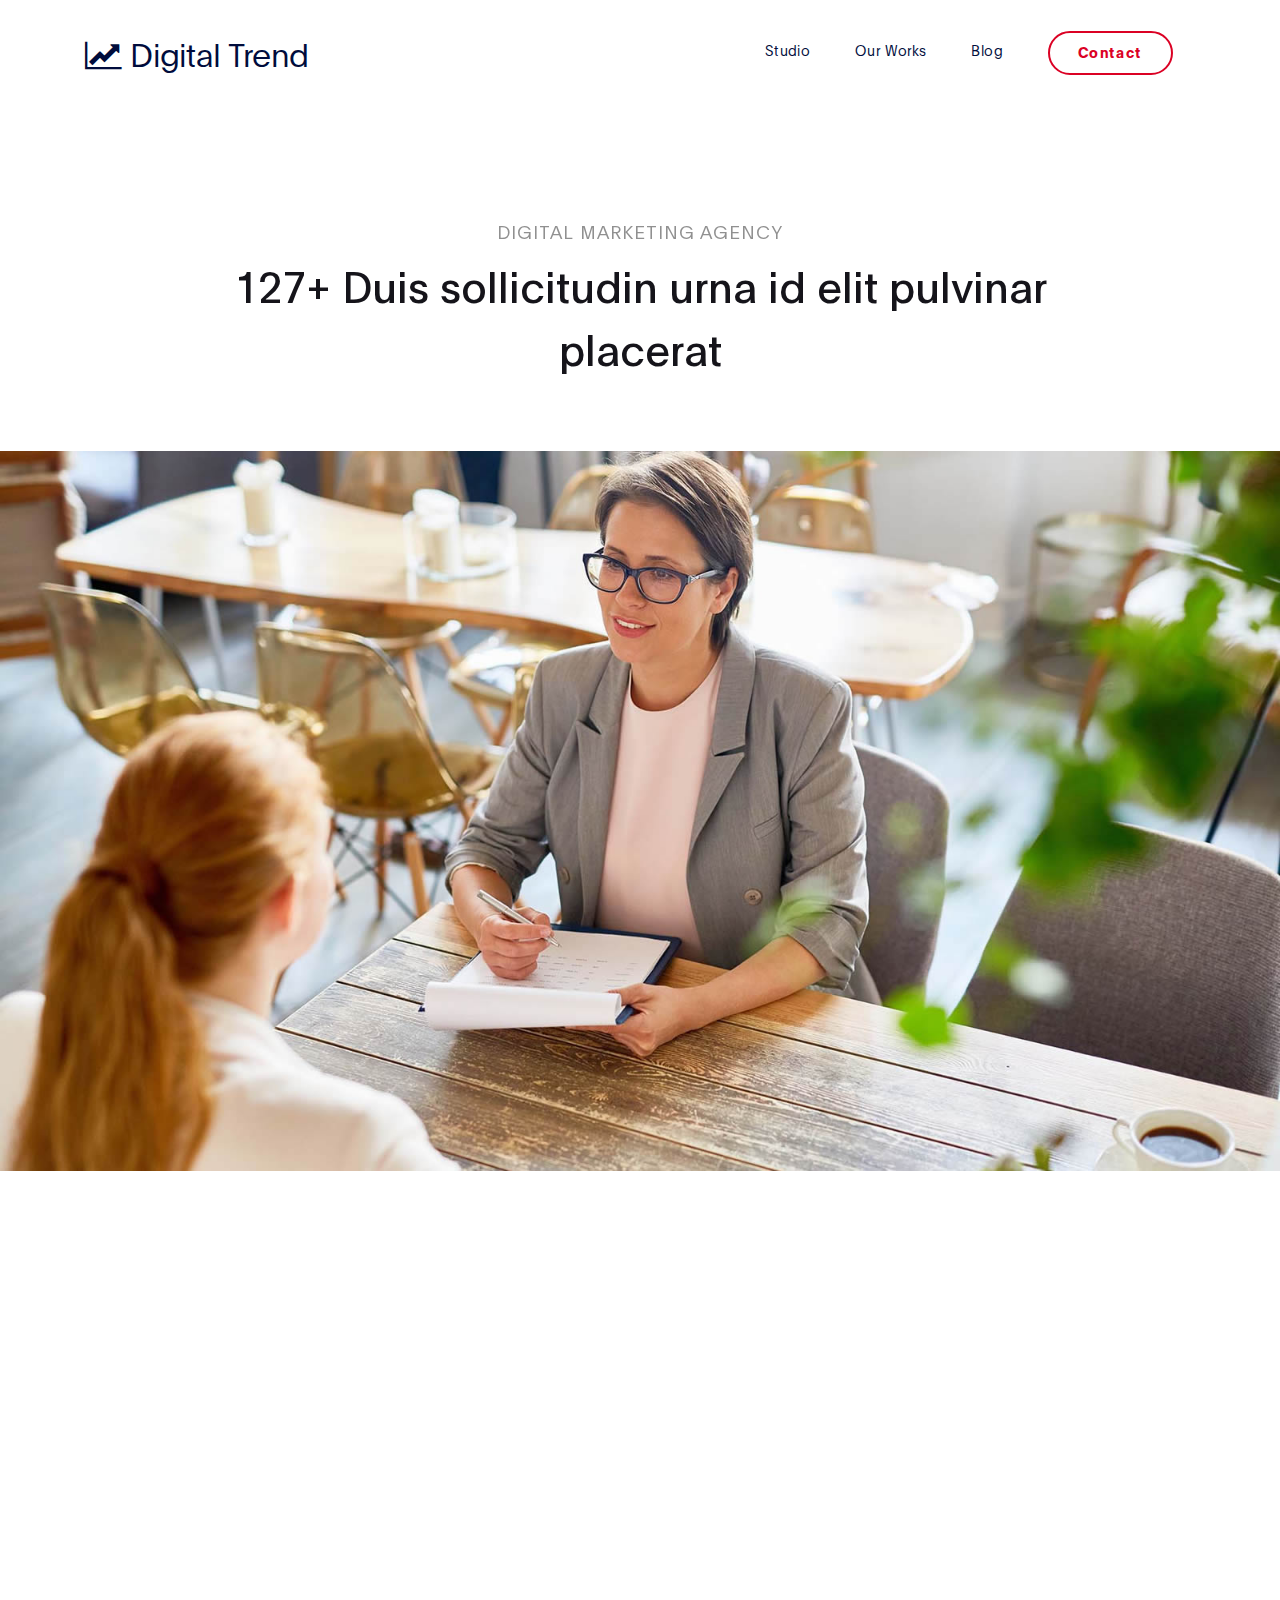
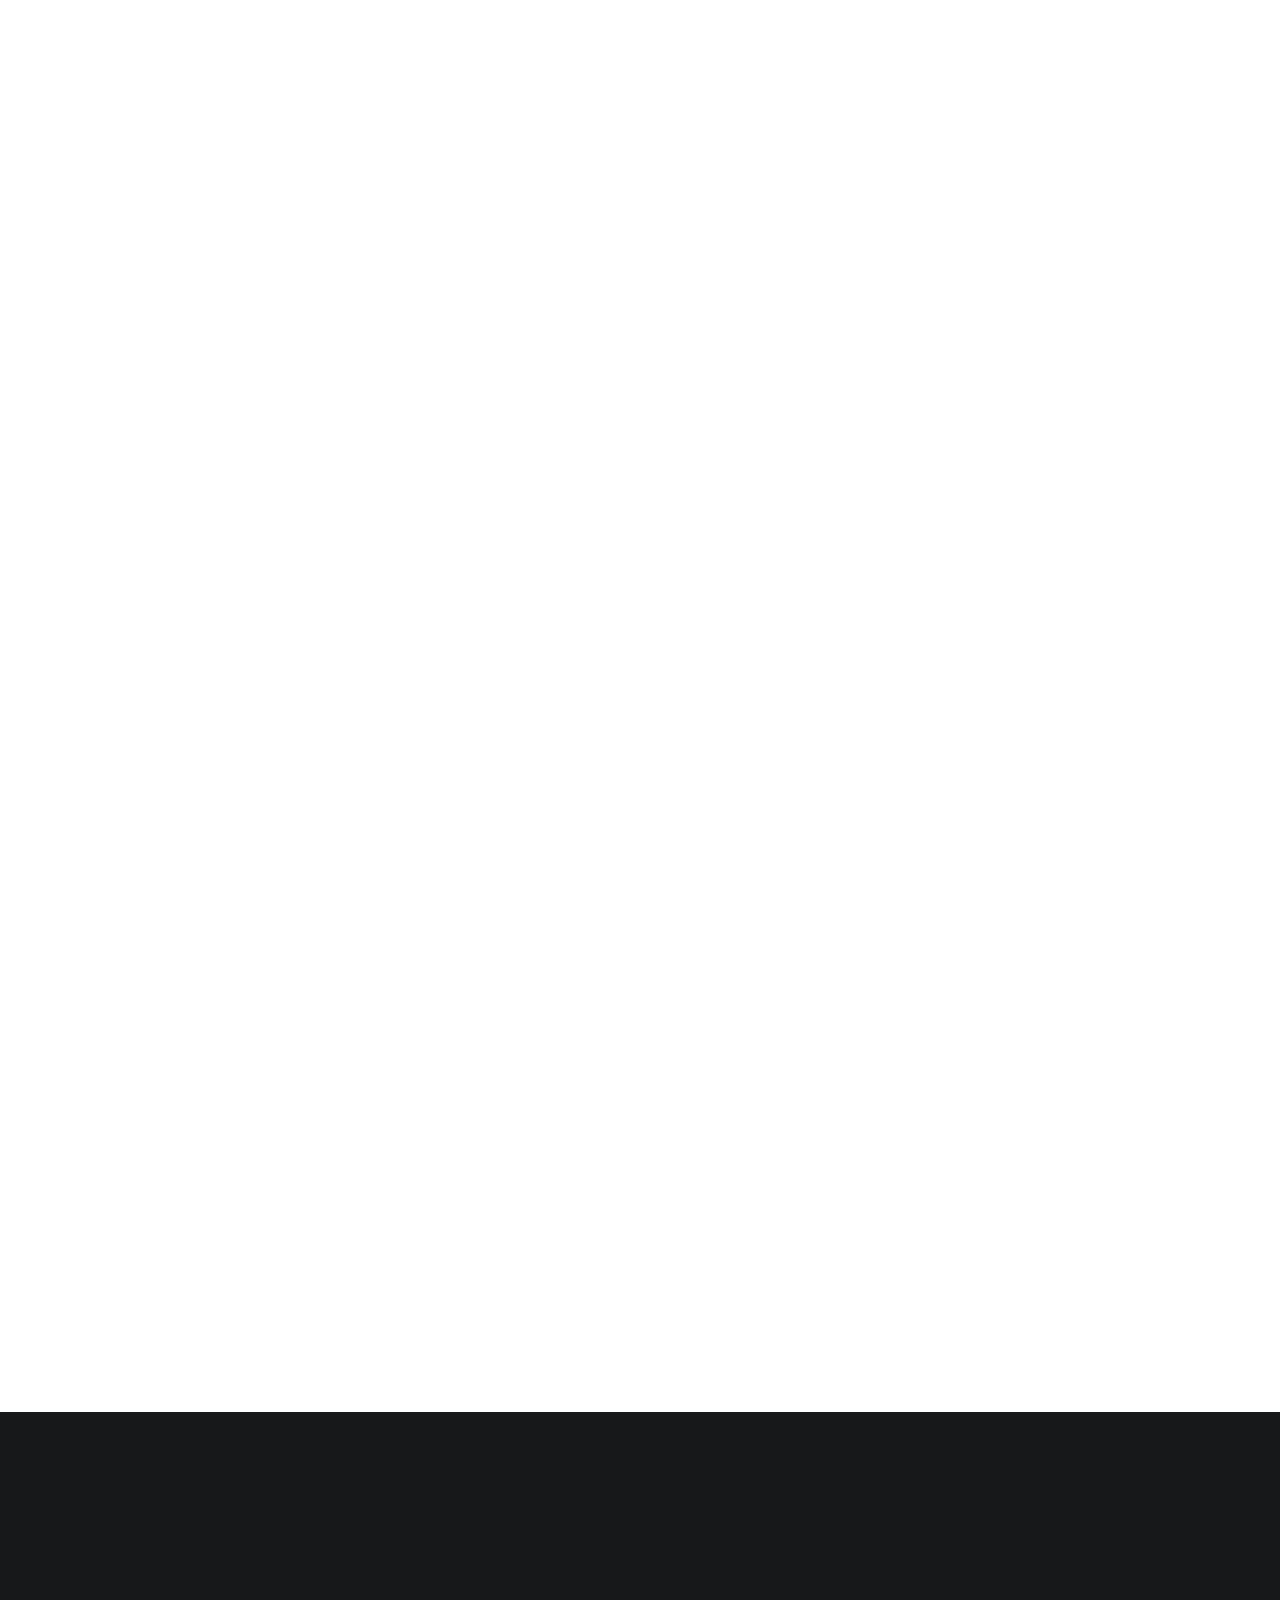
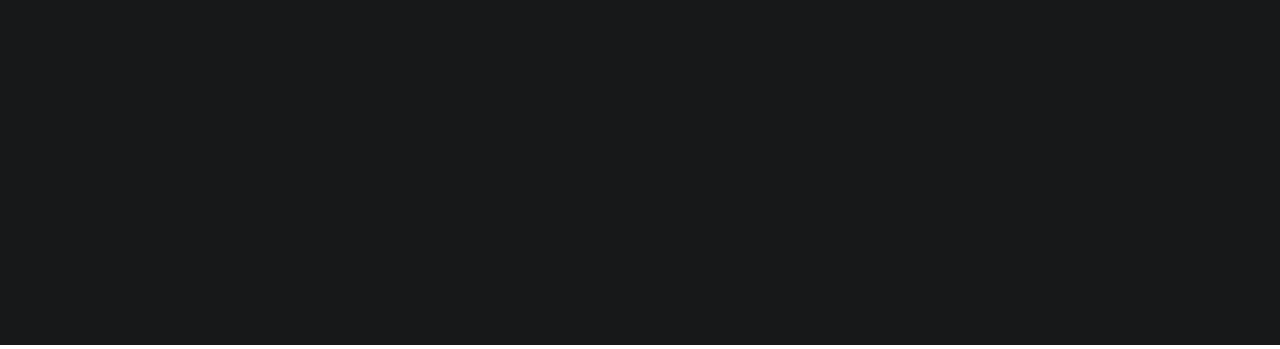
==== project-detail.html @ 19861da8 "Added updated template" ====
<!DOCTYPE html>
<html lang="en">
<head>

     <title>Digital Trend - Project Detail</title>
<!--

DIGITAL TREND

https://templatemo.com/tm-538-digital-trend

-->
     <meta charset="UTF-8">
     <meta http-equiv="X-UA-Compatible" content="IE=Edge">
     <meta name="description" content="">
     <meta name="keywords" content="">
     <meta name="author" content="">
     <meta name="viewport" content="width=device-width, initial-scale=1, maximum-scale=1">

     <link rel="stylesheet" href="css/bootstrap.min.css">
     <link rel="stylesheet" href="css/font-awesome.min.css">
     <link rel="stylesheet" href="css/aos.css">
     <link rel="stylesheet" href="css/owl.carousel.min.css">
     <link rel="stylesheet" href="css/owl.theme.default.min.css">

     <!-- MAIN CSS -->
     <link rel="stylesheet" href="css/templatemo-digital-trend.css">

</head>
<body>

     <!-- MENU BAR -->
    <nav class="navbar navbar-expand-lg position-relative">
        <div class="container">
            <a class="navbar-brand" href="index.html">
              <i class="fa fa-line-chart"></i>
              Digital Trend
            </a>

            <button class="navbar-toggler" type="button" data-toggle="collapse" data-target="#navbarNav" aria-controls="navbarNav" aria-expanded="false"
                aria-label="Toggle navigation">
                <span class="navbar-toggler-icon"></span>
            </button>

            <div class="collapse navbar-collapse" id="navbarNav">
                <ul class="navbar-nav ml-auto">
                    <li class="nav-item">
                        <a href="index.html#about" class="nav-link">Studio</a>
                    </li>
                    <li class="nav-item">
                        <a href="index.html#project" class="nav-link">Our Works</a>
                    </li>
                    <li class="nav-item">
                        <a href="blog.html" class="nav-link">Blog</a>
                    </li>
                    <li class="nav-item">
                        <a href="contact.html" class="nav-link contact">Contact</a>
                    </li>
                </ul>
            </div>
        </div>
    </nav>


     <!-- PROJECT DETAIL -->
     <section class="project-detail section-padding-half">
          <div class="container">
               <div class="row">

                    <div class="col-lg-9 mx-auto col-md-10 col-12 mt-lg-5 text-center" data-aos="fade-up">

                      <h4>Digital Marketing Agency</h4>

                      <h1>127+ Duis sollicitudin urna id elit pulvinar placerat</h1>
                    </div>

               </div>
          </div>
     </section>

     <div class="full-image text-center" data-aos="zoom-in">
       <img src="images/project/project-detail/interview-process.jpg" class="img-fluid" alt="interview process">
     </div>

     <!-- PROJECT DETAIL -->
     <section class="project-detail section-padding">
          <div class="container">
               <div class="row">

                  <div class="col-lg-6 col-md-6 col-12 mb-5">

                      <img src="images/project/project-detail/personal-website.png" class="img-fluid" alt="personal website" data-aos="fade-up">
                    </div>

                    <div class="col-lg-5 col-md-6 mr-lg-auto mt-lg-5 col-12" data-aos="fade-up" data-aos-delay="200">

                      <h2>Pellentesque pretium interdum</h2>

                      <p class="mt-3 mb-4">Nunc sapien nulla, interdum at diam non, aliquam vestibulum leo. Fusce laoreet malesuada ante, consectetur consequat.</p>

                      <ul class="list-detail">
                        <li><span>Curabitur commodo a sapien non</span></li>
                        <li><span>Sed facilisis convallis turpis</span></li>
                        <li><span>Quisque placerat augue neque</span></li>
                        <li><span>Nullam fringilla arcu a tortor</span></li>
                      </ul>
                    </div>
               </div>

              <div class="col-lg-12 col-12">
                <div class="embed-responsive embed-responsive-16by9 my-5 py-5" data-aos="fade-up">
                    <iframe class="embed-responsive-item" width="800" height="450" src="https://www.youtube.com/embed/myVN26Vx4MU?controls=0" frameborder="0" allow="accelerometer; autoplay; encrypted-media; gyroscope; picture-in-picture" allowfullscreen></iframe>
                </div>
              </div>

              <div class="col-lg-9 mx-auto col-12" data-aos="fade-up">
                <div class="client-info mt-lg-5 py-lg-5">
                    <h3>Curabitur egestas mollis tellus sit amet porttitor. Sed leo nisl, posuere at molestie ac, suscipit auctor mauris. Etiam quis metus elementum, tempor risus vel.</h3>

                    <div class="d-flex align-items-center mt-3">
                      <img src="images/project/project-detail/male-avatar.png" class="img-fluid" alt="male avatar">

                      <p>Angelo Sharp, Creative Director</p>
                    </div>
                </div>
              </div>
          </div>
     </section>


    <footer class="site-footer">
      <div class="container">
        <div class="row">

          <div class="col-lg-5 mx-lg-auto col-md-8 col-10">
            <h1 class="text-white" data-aos="fade-up" data-aos-delay="100">We make creative <strong>brands</strong> only.</h1>
          </div>

          <div class="col-lg-3 col-md-6 col-12" data-aos="fade-up" data-aos-delay="200">
            <h4 class="my-4">Contact Info</h4>

            <p class="mb-1">
              <i class="fa fa-phone mr-2 footer-icon"></i> 
              +99 080 070 4224
            </p>

            <p>
              <a href="#">
                <i class="fa fa-envelope mr-2 footer-icon"></i>
                hello@company.com
              </a>
            </p>
          </div>

          <div class="col-lg-3 col-md-6 col-12" data-aos="fade-up" data-aos-delay="300">
            <h4 class="my-4">Our Studio</h4>

            <p class="mb-1">
              <i class="fa fa-home mr-2 footer-icon"></i> 
              Av. Lúcio Costa - Barra da Tijuca, Rio de Janeiro - RJ, Brazil
            </p>
          </div>

          <div class="col-lg-4 mx-lg-auto text-center col-md-8 col-12" data-aos="fade-up" data-aos-delay="400">
            <p class="copyright-text">Copyright &copy; 2020 Your Company
            <br>
            <a rel="nofollow noopener" href="https://templatemo.com">Design: TemplateMo</a></p>
          </div>

          <div class="col-lg-4 mx-lg-auto col-md-6 col-12" data-aos="fade-up" data-aos-delay="500">
            
            <ul class="footer-link">
              <li><a href="#">Stories</a></li>
              <li><a href="#">Work with us</a></li>
              <li><a href="#">Privacy</a></li>
            </ul>
          </div>

          <div class="col-lg-3 mx-lg-auto col-md-6 col-12" data-aos="fade-up" data-aos-delay="600">
            <ul class="social-icon">
              <li><a href="#" class="fa fa-instagram"></a></li>
              <li><a href="#" class="fa fa-twitter"></a></li>
              <li><a href="#" class="fa fa-dribbble"></a></li>
              <li><a href="#" class="fa fa-behance"></a></li>
            </ul>
          </div>

        </div>
      </div>
    </footer>


     <!-- SCRIPTS -->
     <script src="js/jquery.min.js"></script>
     <script src="js/bootstrap.min.js"></script>
     <script src="js/aos.js"></script>
     <script src="js/owl.carousel.min.js"></script>
     <script src="js/custom.js"></script>

</body>
</html>
---- css/templatemo-digital-trend.css ----
/*

DIGITAL TREND

https://templatemo.com/tm-538-digital-trend

*/

@font-face {
  font-family: "Plain-Regular";
  src: url("../fonts/Plain-Regular.woff2") format("woff2"),
    url("../fonts/Plain-Regular.woff") format("woff");
  font-weight: normal;
  font-style: normal;
}

@font-face {
  font-family: "Plain-Light";
  src: url("../fonts/Plain-Light.woff2") format("woff2"),
    url("../fonts/Plain-Light.woff") format("woff");
  font-weight: bold;
  font-style: normal;
}

@font-face {
  font-family: "Plain-Bold";
  src: url("../fonts/Plain-Bold.woff2") format("woff2"),
    url("../fonts/Plain-Bold.woff") format("woff");
  font-weight: bold;
  font-style: normal;
}

:root {
  --primary-color: #000c3c;
  /* --secondary-color: #f1c111; */
  --secondary-color: #db0124;
  --white-color: #ffffff;
  --dark-color: #171819;
  --project-bg: #f0f8ff;
  --menu-bg: #130a44;

  --title-color: #15141a;
  --gray-color: #909090;
  --link-color: #404040;
  --p-color: #666262;

  --base-font-family: "Plain-Light", sans-serif;
  --title-font-family: "Plain-Regular", sans-serif;
  --font-bold-family: "Plain-Bold", sans-serif;
  --font-weight-bold: bold;

  --h1-font-size: 42px;
  --h2-font-size: 32px;
  --h3-font-size: 24px;
  --p-font-size: 18px;
  --base-font-size: 16px;
  --menu-font-size: 14px;

  --border-radius-large: 100px;
  --border-radius-small: 5px;
}

body {
  background: var(--white-color);
  font-family: var(--base-font-family);
}

/*---------------------------------------
     TYPOGRAPHY              
  -----------------------------------------*/

h1,
h2,
h3,
h4,
h5,
h6 {
  font-family: var(--title-font-family);
  line-height: inherit;
}

h1 {
  color: var(--title-color);
  font-size: var(--h1-font-size);
}

h2 {
  font-size: var(--h2-font-size);
  font-weight: 100;
}

h3 {
  font-size: var(--h3-font-size);
  font-weight: 100;
  margin-bottom: 0;
}

h4 {
  color: var(--gray-color);
  font-family: var(--base-font-family);
  font-size: var(--p-font-size);
  letter-spacing: 1px;
  text-transform: uppercase;
}

p {
  color: var(--p-color);
  font-size: var(--p-font-size);
  line-height: 1.5em;
}

b,
strong {
  letter-spacing: 0;
  color: var(--secondary-color);
}

/*  BLOCKQUOTES */
.quote {
  position: relative;
  margin: 0;
}

.quote::after {
  content: "“";
  position: absolute;
  bottom: -80px;
  left: 20px;
  font-family: times;
  color: var(--gray-color);
  font-weight: var(--font-weight-bold);
  font-size: 14em;
  line-height: 0;
  opacity: 0.1;
}

blockquote {
  border-left: 5px solid rgba(0, 0, 0, 0.05);
  display: block;
  margin: 42px 0;
  padding: 14px 22px;
  color: rgba(0, 0, 0, 0.5);
}

/* BUTTON */
.custom-btn {
  background: transparent;
  border: 2px solid var(--dark-color);
  border-radius: var(--border-radius-large);
  padding: 12px 26px 14px 26px;
  color: var(--dark-color);
  font-family: var(--title-font-family);
  font-size: var(--p-font-size);
  white-space: nowrap;
}

.custom-btn.btn-bg {
  background: var(--white-color);
  color: var(--primary-color);
  border-color: transparent;
  transition: all 0.3s ease;
}

.custom-btn:hover,
.custom-btn:focus {
  background: var(--dark-color);
  color: var(--white-color);
  border-color: transparent;
}

/*---------------------------------------
     GENERAL               
  -----------------------------------------*/

* {
  -webkit-box-sizing: border-box;
  -moz-box-sizing: border-box;
  box-sizing: border-box;
}

*::before,
*::after {
  -webkit-box-sizing: border-box;
  -moz-box-sizing: border-box;
  box-sizing: border-box;
}

a {
  color: var(--link-color);
  font-weight: normal;
  text-decoration: none;
}

a:hover,
a:active,
a:focus {
  color: var(--secondary-color);
  outline: none;
  text-decoration: none;
}

::selection {
  background: var(--secondary-color);
  color: var(--white-color);
}

.section-padding {
  padding: 8em 0;
}
.section-padding-half {
  padding: 4em 0;
}

.google-map iframe {
  display: block;
  width: 100%;
}

/*---------------------------------------
    MENU             
  -----------------------------------------*/

.navbar {
  /* background: var(--menu-bg); */
  background: var(--white-color);
  z-index: 2;
  top: 0;
  right: 0;
  left: 0;
  padding: 1.5em;
}

.navbar-brand {
  color: var(--primary-color);
  font-size: var(--h2-font-size);
}

.nav-link {
  color: var(--primary-color);
  font-size: var(--menu-font-size);
  letter-spacing: 0.4px;
  margin: 0 1.6em;
  padding: 0.6em;
}

.nav-link.active,
.nav-link:hover {
  color: var(--secondary-color);
}

.navbar-expand-lg .navbar-nav .nav-link {
  padding-right: 0;
  padding-left: 0;
}

.navbar-expand-lg .navbar-nav .nav-link.contact {
  border: 2px solid var(--secondary-color);
  border-radius: var(--border-radius-large);
  color: var(--secondary-color);
  font-family: var(--font-bold-family);
  padding: 0.6em 2em 0.8em 2em;
}

.navbar-expand-lg .navbar-nav .nav-link.contact:hover,
.navbar-expand-lg .navbar-nav .nav-link.contact.active {
  background: var(--secondary-color);
  color: var(--white-color);
}

.navbar-nav .navbar-toggler-icon {
  background: none;
}

.navbar-toggler {
  border: 0;
  padding: 0;
  cursor: pointer;
  margin: 0 10px 0 0;
  width: 30px;
  height: 35px;
  outline: none;
}

.navbar-toggler:focus {
  outline: none;
}

.navbar-toggler[aria-expanded="true"] .navbar-toggler-icon {
  background: transparent;
}

.navbar-toggler[aria-expanded="true"] .navbar-toggler-icon::before,
.navbar-toggler[aria-expanded="true"] .navbar-toggler-icon::after {
  transition: top 300ms 50ms ease, -webkit-transform 300ms 350ms ease;
  transition: top 300ms 50ms ease, transform 300ms 350ms ease;
  transition: top 300ms 50ms ease, transform 300ms 350ms ease,
    -webkit-transform 300ms 350ms ease;
  top: 0;
}

.navbar-toggler[aria-expanded="true"] .navbar-toggler-icon::before {
  transform: rotate(45deg);
}

.navbar-toggler[aria-expanded="true"] .navbar-toggler-icon::after {
  transform: rotate(-45deg);
}

.navbar-toggler .navbar-toggler-icon {
  background: var(--white-color);
  transition: background 10ms 300ms ease;
  display: block;
  width: 30px;
  height: 2px;
  position: relative;
}

.navbar-toggler .navbar-toggler-icon::before,
.navbar-toggler .navbar-toggler-icon::after {
  transition: top 300ms 350ms ease, -webkit-transform 300ms 50ms ease;
  transition: top 300ms 350ms ease, transform 300ms 50ms ease;
  transition: top 300ms 350ms ease, transform 300ms 50ms ease,
    -webkit-transform 300ms 50ms ease;
  position: absolute;
  right: 0;
  left: 0;
  background: var(--white-color);
  width: 30px;
  height: 2px;
  content: "";
}

.navbar-toggler .navbar-toggler-icon::before {
  top: -8px;
}

.navbar-toggler .navbar-toggler-icon::after {
  top: 8px;
}

/*---------------------------------------
     HERO              
  -----------------------------------------*/

.hero {
  position: relative;
  padding: 5em 0;
  overflow: hidden;
}

.hero-bg {
  background: linear-gradient(
    170deg,
    var(--primary-color) 64%,
    var(--white-color) 30%
  );
}

.hero-image {
  position: relative;
  top: 2em;
}

/*---------------------------------------
     PROJECT              
  -----------------------------------------*/

.project {
  background: var(--project-bg);
}

.project-wrapper {
  position: relative;
}

.project-wrapper img {
  border-radius: var(--border-radius-small);
}

.project-info {
  background: var(--white-color);
  border-radius: var(--border-radius-small);
  position: absolute;
  bottom: 32px;
  right: 32px;
  left: 32px;
  width: 90%;
  padding: 32px;
}

.project-info small {
  font-family: Plain-Bold;
  color: var(--gray-color);
  position: relative;
  top: 2px;
}

.project-info a {
  color: var(--primary-color);
}

.project-info .project-icon {
  background: var(--primary-color);
}

.project-icon {
  position: absolute;
  right: 30px;
  top: 40px;
  background: var(--dark-color);
  border-radius: var(--border-radius-large);
  color: var(--white-color);
  font-size: var(--h2-font-size);
  width: 40px;
  height: 40px;
  line-height: 40px;
  text-align: center;
  padding-left: 5px;
}

.owl-theme .owl-dots .owl-dot {
  outline: none;
}

.owl-theme .owl-dots .owl-dot span {
  background: var(--gray-color);
  width: 50px;
  height: 3px;
  margin: 35px 5px;
}

.owl-theme .owl-dots .owl-dot.active span,
.owl-theme .owl-dots .owl-dot:hover span {
  background: var(--secondary-color);
}

.list-detail {
  margin-left: 1em;
  padding-left: 1em;
  position: relative;
}

.list-detail li {
  display: block;
  list-style: none;
  margin: 0.6em 0 0 0.8em;
}

.list-detail li::before {
  content: "";
  width: 0;
  height: 0;
  border-width: 0 16px 16px 0;
  border-color: transparent var(--secondary-color) transparent transparent;
  border-style: solid;
  position: absolute;
  left: 0;
}

.list-detail span {
  position: relative;
  bottom: 5px;
}

.client-info img {
  width: 100px;
  margin-right: 1em;
}

/*---------------------------------------
      ABOUT            
  -----------------------------------------*/

.about {
  position: relative;
  overflow: hidden;
}

.about-image img {
  display: block;
  margin: 0 auto;
}

/*---------------------------------------
      BLOG            
  -----------------------------------------*/

.blog-header {
  border-radius: var(--border-radius-small);
  position: relative;
  overflow: hidden;
}

.blog-header img {
  border-radius: var(--border-radius-small);
  display: block;
}

.blog-header-info {
  background: linear-gradient(transparent, rgba(0, 0, 0, 0.95));
  position: absolute;
  right: 0;
  left: 0;
  bottom: 0;
  padding: 2em;
}

.blog-header-info h3 {
  max-width: 80%;
}

.blog-header-info a {
  color: var(--white-color);
}

.blog-header-info a:hover {
  color: var(--secondary-color);
}

.blog-sidebar img {
  border-radius: var(--border-radius-small);
  width: 159px;
  margin-right: 22px;
}

.blog-sidebar h3 {
  font-size: 18px;
}

/*---------------------------------------
     CONTACT              
  -----------------------------------------*/

.newsletter-form .form-control,
.contact-form .form-control {
  box-shadow: none;
  background: var(--project-bg);
  border: 0;
  padding: 1.7em 1.3em;
  margin: 14px 0;
}

.newsletter-form button,
.contact-form #submit-button {
  background: var(--primary-color);
  border-radius: var(--border-radius-large);
  color: var(--white-color);
  cursor: pointer;
  font-size: var(--p-font-size);
  line-height: 0px;
  padding: 1.5em 1.3em;
}

.newsletter-form button {
  background: var(--secondary-color);
}

/*---------------------------------------
     FOOTER              
  -----------------------------------------*/

.site-footer {
  background: var(--dark-color);
  padding: 7em 0 6em 0;
}

.site-footer a {
  color: var(--p-color);
}

.site-footer a:hover,
.footer-icon {
  color: var(--secondary-color);
}

.footer-link li {
  display: inline-block;
  list-style: none;
  margin: 0 10px;
}

.copyright-text,
.footer-link,
.site-footer .social-icon {
  margin-top: 6em;
}

.copyright-text {
  margin-top: 5.3em;
}

/*---------------------------------------
     SOCIAL ICON              
  -----------------------------------------*/

.social-icon {
  position: relative;
  padding: 0;
  margin: 4em 0 0 0;
}

.social-icon li {
  display: inline-block;
  list-style: none;
}

.social-icon li a {
  text-decoration: none;
  display: inline-block;
  font-size: var(--base-font-size);
  margin: 10px;
  text-align: center;
}

/*---------------------------------------
     RESPONSIVE STYLES              
  -----------------------------------------*/

@media screen and (min-width: 1200px) {
  .about-info h2 {
    max-width: 70%;
  }
}

@media screen and (min-width: 991px) {
  .project h2 {
    max-width: 32%;
    margin: 0 auto;
  }
}

@media screen and (max-width: 991px) {
  .hero {
    padding-top: 14em;
  }

  .hero-text {
    bottom: 2em;
  }

  .navbar {
    padding: 1em;
  }

  .navbar-collapse {
    text-align: center;
    padding: 2.5em 0;
  }

  .nav-link {
    display: inline-block;
  }

  .navbar-expand-lg .navbar-nav .nav-link.contact {
    margin: 1em 0;
  }

  .copyright-text,
  .footer-link,
  .site-footer .social-icon {
    margin-top: 3em;
    padding: 0;
    text-align: left;
  }
}

@media screen and (max-width: 767px) {
  h1 {
    font-size: 36px;
  }

  h2 {
    font-size: 28px;
  }

  h3 {
    font-size: 22px;
  }

  .project-info {
    right: 0;
    left: 0;
    margin: 0 auto;
  }

  .footer-link,
  .site-footer .social-icon {
    margin-top: 1em;
  }

  .copyright-text {
    margin: 2.5em 0 1em 0;
  }

  .footer-link li {
    margin-left: 0;
  }
}
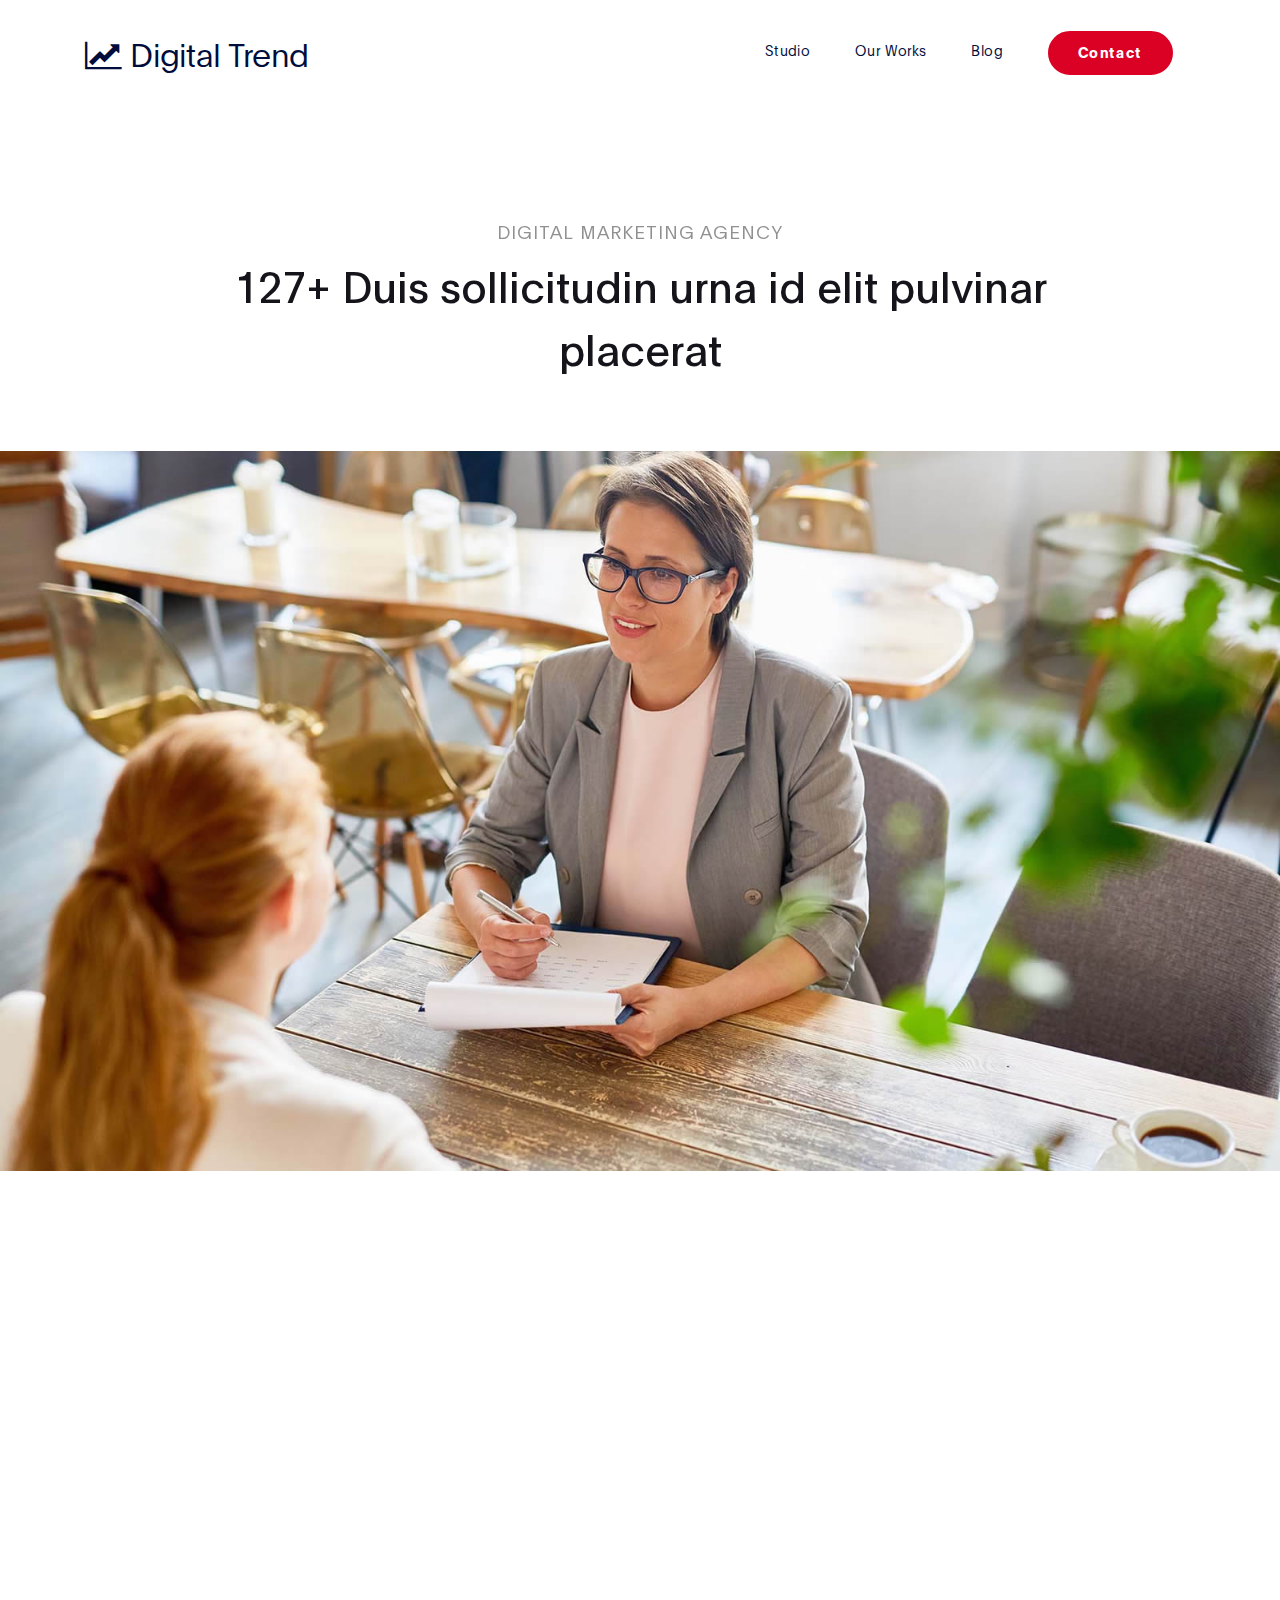
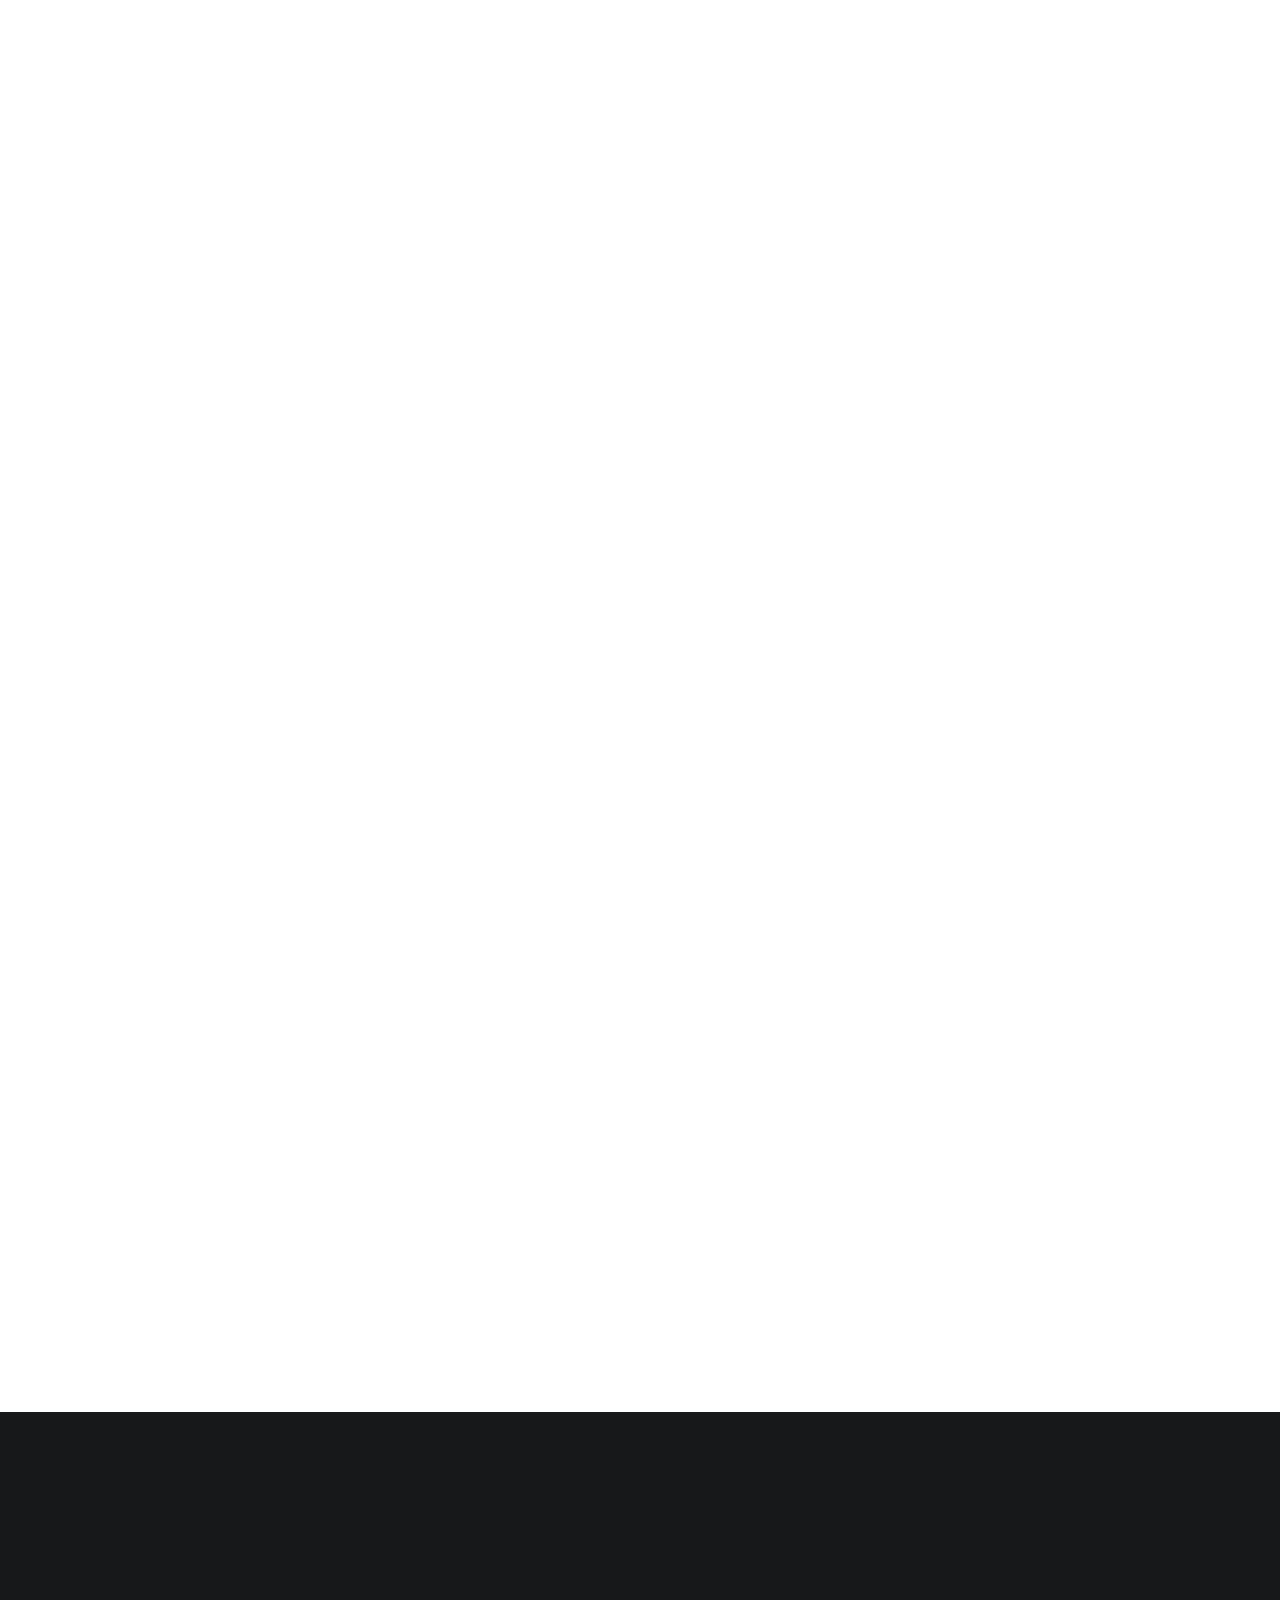
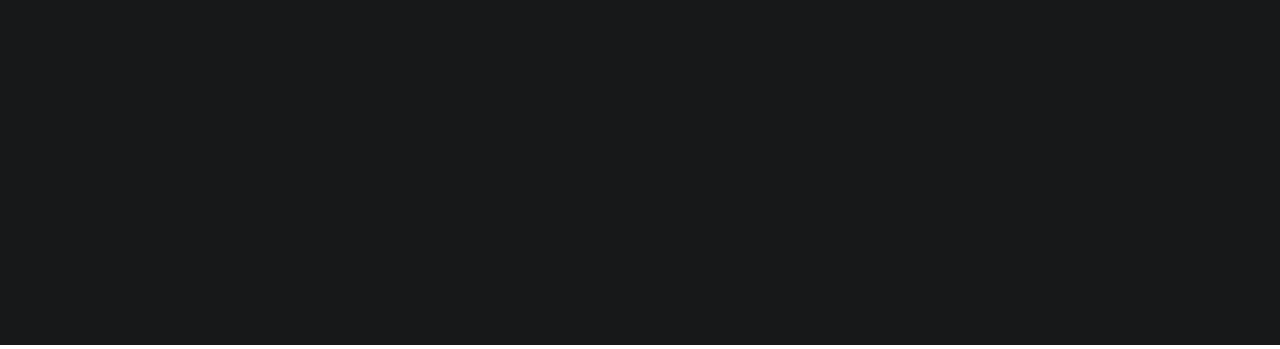
==== commit 623effbf: "Added whatsapp functionalities" ====
--- a/project-detail.html
+++ b/project-detail.html
@@ -24,7 +24,7 @@
      <link rel="stylesheet" href="css/owl.theme.default.min.css">
 
      <!-- MAIN CSS -->
-     <link rel="stylesheet" href="css/templatemo-digital-trend.css">
+     <link rel="stylesheet" href="css/main.css">
 
 </head>
 <body>
--- a/css/main.css
+++ b/css/main.css
@@ -0,0 +1,702 @@
+/*
+
+DIGITAL TREND
+
+https://templatemo.com/tm-538-digital-trend
+
+*/
+
+@font-face {
+  font-family: "Plain-Regular";
+  src: url("../fonts/Plain-Regular.woff2") format("woff2"),
+    url("../fonts/Plain-Regular.woff") format("woff");
+  font-weight: normal;
+  font-style: normal;
+}
+
+@font-face {
+  font-family: "Plain-Light";
+  src: url("../fonts/Plain-Light.woff2") format("woff2"),
+    url("../fonts/Plain-Light.woff") format("woff");
+  font-weight: bold;
+  font-style: normal;
+}
+
+@font-face {
+  font-family: "Plain-Bold";
+  src: url("../fonts/Plain-Bold.woff2") format("woff2"),
+    url("../fonts/Plain-Bold.woff") format("woff");
+  font-weight: bold;
+  font-style: normal;
+}
+
+:root {
+  --primary-color: #000c3c;
+  /* --secondary-color: #f1c111; */
+  --secondary-color: #db0124;
+  --white-color: #ffffff;
+  --dark-color: #171819;
+  --project-bg: #f0f8ff;
+  --menu-bg: #130a44;
+
+  --title-color: #15141a;
+  --gray-color: #909090;
+  --link-color: #404040;
+  --p-color: #666262;
+
+  --base-font-family: "Plain-Light", sans-serif;
+  --title-font-family: "Plain-Regular", sans-serif;
+  --font-bold-family: "Plain-Bold", sans-serif;
+  --font-weight-bold: bold;
+
+  --h1-font-size: 42px;
+  --h2-font-size: 32px;
+  --h3-font-size: 24px;
+  --p-font-size: 18px;
+  --base-font-size: 16px;
+  --menu-font-size: 14px;
+
+  --border-radius-large: 100px;
+  --border-radius-small: 5px;
+}
+
+body {
+  background: var(--white-color);
+  font-family: var(--base-font-family);
+}
+
+/*---------------------------------------
+     TYPOGRAPHY              
+  -----------------------------------------*/
+
+h1,
+h2,
+h3,
+h4,
+h5,
+h6 {
+  font-family: var(--title-font-family);
+  line-height: inherit;
+}
+
+h1 {
+  color: var(--title-color);
+  font-size: var(--h1-font-size);
+}
+
+h2 {
+  font-size: var(--h2-font-size);
+  font-weight: 100;
+}
+
+h3 {
+  font-size: var(--h3-font-size);
+  font-weight: 100;
+  margin-bottom: 0;
+}
+
+h4 {
+  color: var(--gray-color);
+  font-family: var(--base-font-family);
+  font-size: var(--p-font-size);
+  letter-spacing: 1px;
+  text-transform: uppercase;
+}
+
+p {
+  color: var(--p-color);
+  font-size: var(--p-font-size);
+  line-height: 1.5em;
+}
+
+b,
+strong {
+  letter-spacing: 0;
+  color: var(--secondary-color);
+}
+
+/*  BLOCKQUOTES */
+.quote {
+  position: relative;
+  margin: 0;
+}
+
+.quote::after {
+  content: "“";
+  position: absolute;
+  bottom: -80px;
+  left: 20px;
+  font-family: times;
+  color: var(--gray-color);
+  font-weight: var(--font-weight-bold);
+  font-size: 14em;
+  line-height: 0;
+  opacity: 0.1;
+}
+
+blockquote {
+  border-left: 5px solid rgba(0, 0, 0, 0.05);
+  display: block;
+  margin: 42px 0;
+  padding: 14px 22px;
+  color: rgba(0, 0, 0, 0.5);
+}
+
+/* BUTTON */
+.custom-btn {
+  background: transparent;
+  border: 2px solid var(--dark-color);
+  border-radius: var(--border-radius-large);
+  padding: 12px 26px 14px 26px;
+  color: var(--dark-color);
+  font-family: var(--title-font-family);
+  font-size: var(--p-font-size);
+  white-space: nowrap;
+}
+
+.custom-btn.btn-bg {
+  background: var(--white-color);
+  color: var(--primary-color);
+  border-color: transparent;
+  transition: all 0.3s ease;
+}
+
+.custom-btn:hover,
+.custom-btn:focus {
+  background: var(--dark-color);
+  color: var(--white-color);
+  border-color: transparent;
+}
+
+/*---------------------------------------
+     GENERAL               
+  -----------------------------------------*/
+
+* {
+  -webkit-box-sizing: border-box;
+  -moz-box-sizing: border-box;
+  box-sizing: border-box;
+}
+
+*::before,
+*::after {
+  -webkit-box-sizing: border-box;
+  -moz-box-sizing: border-box;
+  box-sizing: border-box;
+}
+
+a {
+  color: var(--link-color);
+  font-weight: normal;
+  text-decoration: none;
+}
+
+a:hover,
+a:active,
+a:focus {
+  color: var(--secondary-color);
+  outline: none;
+  text-decoration: none;
+}
+
+::selection {
+  background: var(--secondary-color);
+  color: var(--white-color);
+}
+
+.section-padding {
+  padding: 8em 0;
+}
+.section-padding-half {
+  padding: 4em 0;
+}
+
+.google-map iframe {
+  display: block;
+  width: 100%;
+}
+
+/*---------------------------------------
+    MENU             
+  -----------------------------------------*/
+
+.navbar {
+  /* background: var(--menu-bg); */
+  background: var(--white-color);
+  z-index: 2;
+  top: 0;
+  right: 0;
+  left: 0;
+  padding: 1.5em;
+}
+
+.navbar-brand {
+  color: var(--primary-color);
+  font-size: var(--h2-font-size);
+}
+
+.nav-link {
+  color: var(--primary-color);
+  font-size: var(--menu-font-size);
+  letter-spacing: 0.4px;
+  margin: 0 1.6em;
+  padding: 0.6em;
+}
+
+.nav-link.active,
+.nav-link:hover {
+  color: var(--secondary-color);
+}
+
+.navbar-expand-lg .navbar-nav .nav-link {
+  padding-right: 0;
+  padding-left: 0;
+}
+
+.navbar-expand-lg .navbar-nav .nav-link.contact {
+  border: 2px solid var(--secondary-color);
+  border-radius: var(--border-radius-large);
+  font-family: var(--font-bold-family);
+  padding: 0.6em 2em 0.8em 2em;
+  background: var(--secondary-color);
+  color: var(--white-color);
+}
+
+.navbar-expand-lg .navbar-nav .nav-link.contact:hover,
+.navbar-expand-lg .navbar-nav .nav-link.contact.active {
+  background: var(--secondary-color);
+  /* color: var(--white-color); */
+  background: var(--white-color);
+  color: var(--secondary-color);
+
+}
+
+.navbar-nav .navbar-toggler-icon {
+  background: none;
+}
+
+.navbar-toggler {
+  border: 0;
+  padding: 0;
+  cursor: pointer;
+  margin: 0 10px 0 0;
+  width: 30px;
+  height: 35px;
+  outline: none;
+}
+
+.navbar-toggler:focus {
+  outline: none;
+}
+
+.navbar-toggler[aria-expanded="true"] .navbar-toggler-icon {
+  background: transparent;
+}
+
+.navbar-toggler[aria-expanded="true"] .navbar-toggler-icon::before,
+.navbar-toggler[aria-expanded="true"] .navbar-toggler-icon::after {
+  transition: top 300ms 50ms ease, -webkit-transform 300ms 350ms ease;
+  transition: top 300ms 50ms ease, transform 300ms 350ms ease;
+  transition: top 300ms 50ms ease, transform 300ms 350ms ease,
+    -webkit-transform 300ms 350ms ease;
+  top: 0;
+}
+
+.navbar-toggler[aria-expanded="true"] .navbar-toggler-icon::before {
+  transform: rotate(45deg);
+}
+
+.navbar-toggler[aria-expanded="true"] .navbar-toggler-icon::after {
+  transform: rotate(-45deg);
+}
+
+.navbar-toggler .navbar-toggler-icon {
+  background: var(--white-color);
+  transition: background 10ms 300ms ease;
+  display: block;
+  width: 30px;
+  height: 2px;
+  position: relative;
+}
+
+.navbar-toggler .navbar-toggler-icon::before,
+.navbar-toggler .navbar-toggler-icon::after {
+  transition: top 300ms 350ms ease, -webkit-transform 300ms 50ms ease;
+  transition: top 300ms 350ms ease, transform 300ms 50ms ease;
+  transition: top 300ms 350ms ease, transform 300ms 50ms ease,
+    -webkit-transform 300ms 50ms ease;
+  position: absolute;
+  right: 0;
+  left: 0;
+  background: var(--white-color);
+  width: 30px;
+  height: 2px;
+  content: "";
+}
+
+.navbar-toggler .navbar-toggler-icon::before {
+  top: -8px;
+}
+
+.navbar-toggler .navbar-toggler-icon::after {
+  top: 8px;
+}
+
+/*---------------------------------------
+     HERO              
+  -----------------------------------------*/
+
+.hero {
+  position: relative;
+  padding: 5em 0;
+  overflow: hidden;
+}
+
+.hero-bg {
+  background: linear-gradient(
+    170deg,
+    var(--primary-color) 64%,
+    var(--white-color) 30%
+  );
+}
+
+.hero-image {
+  position: relative;
+  top: 2em;
+}
+
+/*---------------------------------------
+     PROJECT              
+  -----------------------------------------*/
+
+.project {
+  background: var(--project-bg);
+}
+
+.project-wrapper {
+  position: relative;
+}
+
+.project-wrapper img {
+  border-radius: var(--border-radius-small);
+}
+
+.project-info {
+  background: var(--white-color);
+  border-radius: var(--border-radius-small);
+  position: absolute;
+  bottom: 32px;
+  right: 32px;
+  left: 32px;
+  width: 90%;
+  padding: 32px;
+}
+
+.project-info small {
+  font-family: Plain-Bold;
+  color: var(--gray-color);
+  position: relative;
+  top: 2px;
+}
+
+.project-info a {
+  color: var(--primary-color);
+}
+
+.project-info .project-icon {
+  background: var(--primary-color);
+}
+
+.project-icon {
+  position: absolute;
+  right: 30px;
+  top: 40px;
+  background: var(--dark-color);
+  border-radius: var(--border-radius-large);
+  color: var(--white-color);
+  font-size: var(--h2-font-size);
+  width: 40px;
+  height: 40px;
+  line-height: 40px;
+  text-align: center;
+  padding-left: 5px;
+}
+
+.owl-theme .owl-dots .owl-dot {
+  outline: none;
+}
+
+.owl-theme .owl-dots .owl-dot span {
+  background: var(--gray-color);
+  width: 50px;
+  height: 3px;
+  margin: 35px 5px;
+}
+
+.owl-theme .owl-dots .owl-dot.active span,
+.owl-theme .owl-dots .owl-dot:hover span {
+  background: var(--secondary-color);
+}
+
+.list-detail {
+  margin-left: 1em;
+  padding-left: 1em;
+  position: relative;
+}
+
+.list-detail li {
+  display: block;
+  list-style: none;
+  margin: 0.6em 0 0 0.8em;
+}
+
+.list-detail li::before {
+  content: "";
+  width: 0;
+  height: 0;
+  border-width: 0 16px 16px 0;
+  border-color: transparent var(--secondary-color) transparent transparent;
+  border-style: solid;
+  position: absolute;
+  left: 0;
+}
+
+.list-detail span {
+  position: relative;
+  bottom: 5px;
+}
+
+.client-info img {
+  width: 100px;
+  margin-right: 1em;
+}
+
+/*---------------------------------------
+      ABOUT            
+  -----------------------------------------*/
+
+.about {
+  position: relative;
+  overflow: hidden;
+}
+
+.about-image img {
+  display: block;
+  margin: 0 auto;
+}
+
+/*---------------------------------------
+      BLOG            
+  -----------------------------------------*/
+
+.blog-header {
+  border-radius: var(--border-radius-small);
+  position: relative;
+  overflow: hidden;
+}
+
+.blog-header img {
+  border-radius: var(--border-radius-small);
+  display: block;
+}
+
+.blog-header-info {
+  background: linear-gradient(transparent, rgba(0, 0, 0, 0.95));
+  position: absolute;
+  right: 0;
+  left: 0;
+  bottom: 0;
+  padding: 2em;
+}
+
+.blog-header-info h3 {
+  max-width: 80%;
+}
+
+.blog-header-info a {
+  color: var(--white-color);
+}
+
+.blog-header-info a:hover {
+  color: var(--secondary-color);
+}
+
+.blog-sidebar img {
+  border-radius: var(--border-radius-small);
+  width: 159px;
+  margin-right: 22px;
+}
+
+.blog-sidebar h3 {
+  font-size: 18px;
+}
+
+/*---------------------------------------
+     CONTACT              
+  -----------------------------------------*/
+
+.newsletter-form .form-control,
+.contact-form .form-control {
+  box-shadow: none;
+  background: var(--project-bg);
+  border: 0;
+  padding: 1.7em 1.3em;
+  margin: 14px 0;
+}
+
+.newsletter-form button,
+.contact-form #submit-button {
+  background: var(--primary-color);
+  border-radius: var(--border-radius-large);
+  color: var(--white-color);
+  cursor: pointer;
+  font-size: var(--p-font-size);
+  line-height: 0px;
+  padding: 1.5em 1.3em;
+}
+
+.newsletter-form button {
+  background: var(--secondary-color);
+}
+
+/*---------------------------------------
+     FOOTER              
+  -----------------------------------------*/
+
+.site-footer {
+  background: var(--dark-color);
+  padding: 7em 0 6em 0;
+}
+
+.site-footer a {
+  color: var(--p-color);
+}
+
+.site-footer a:hover,
+.footer-icon {
+  color: var(--secondary-color);
+}
+
+.footer-link li {
+  display: inline-block;
+  list-style: none;
+  margin: 0 10px;
+}
+
+.copyright-text,
+.footer-link,
+.site-footer .social-icon {
+  margin-top: 6em;
+}
+
+.copyright-text {
+  margin-top: 5.3em;
+}
+
+/*---------------------------------------
+     SOCIAL ICON              
+  -----------------------------------------*/
+
+.social-icon {
+  position: relative;
+  padding: 0;
+  margin: 4em 0 0 0;
+}
+
+.social-icon li {
+  display: inline-block;
+  list-style: none;
+}
+
+.social-icon li a {
+  text-decoration: none;
+  display: inline-block;
+  font-size: var(--base-font-size);
+  margin: 10px;
+  text-align: center;
+}
+
+/*---------------------------------------
+     RESPONSIVE STYLES              
+  -----------------------------------------*/
+
+@media screen and (min-width: 1200px) {
+  .about-info h2 {
+    max-width: 70%;
+  }
+}
+
+@media screen and (min-width: 991px) {
+  .project h2 {
+    max-width: 32%;
+    margin: 0 auto;
+  }
+}
+
+@media screen and (max-width: 991px) {
+  .hero {
+    padding-top: 14em;
+  }
+
+  .hero-text {
+    bottom: 2em;
+  }
+
+  .navbar {
+    padding: 1em;
+  }
+
+  .navbar-collapse {
+    text-align: center;
+    padding: 2.5em 0;
+  }
+
+  .nav-link {
+    display: inline-block;
+  }
+
+  .navbar-expand-lg .navbar-nav .nav-link.contact {
+    margin: 1em 0;
+  }
+
+  .copyright-text,
+  .footer-link,
+  .site-footer .social-icon {
+    margin-top: 3em;
+    padding: 0;
+    text-align: left;
+  }
+}
+
+@media screen and (max-width: 767px) {
+  h1 {
+    font-size: 36px;
+  }
+
+  h2 {
+    font-size: 28px;
+  }
+
+  h3 {
+    font-size: 22px;
+  }
+
+  .project-info {
+    right: 0;
+    left: 0;
+    margin: 0 auto;
+  }
+
+  .footer-link,
+  .site-footer .social-icon {
+    margin-top: 1em;
+  }
+
+  .copyright-text {
+    margin: 2.5em 0 1em 0;
+  }
+
+  .footer-link li {
+    margin-left: 0;
+  }
+}
